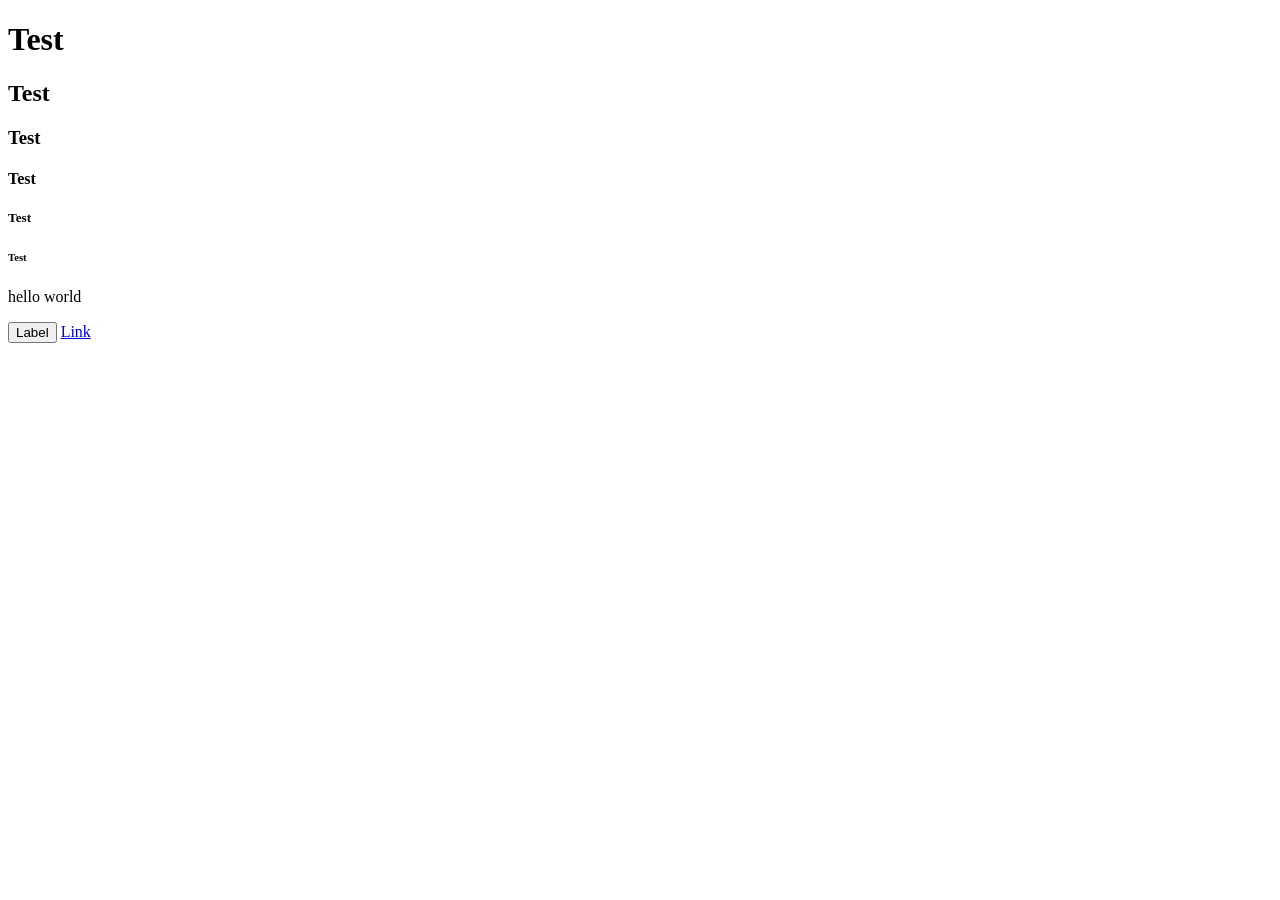
==== index.html @ 6467d563 "111" ====
<!doctype html>
<html land = "en">
    <head>
        <meta charset = "UTF-8">
        <meta name = "viewport" content = "width = device-width, initial-scale=1.0">
        <title>Document</title>
    </head>
    <body>
        <!-- text -->
        <h1>Test</h1>
        <h2>Test</h2>
        <h3>Test</h3>
        <h4>Test</h4>
        <h5>Test</h5>
        <h6>Test</h6>
        <p>hello world</p>
        <button>Label</button>
        <a href = "https://google.com">Link</a>
        <!-- media -->
         <img
            src = "https://img.magnific.com/free-photo/close-up-adorable-kittens_23-2150782489.jpg?semt=ais_hybrid&w=740"
            alt = ""
        />
    </body>
</html>
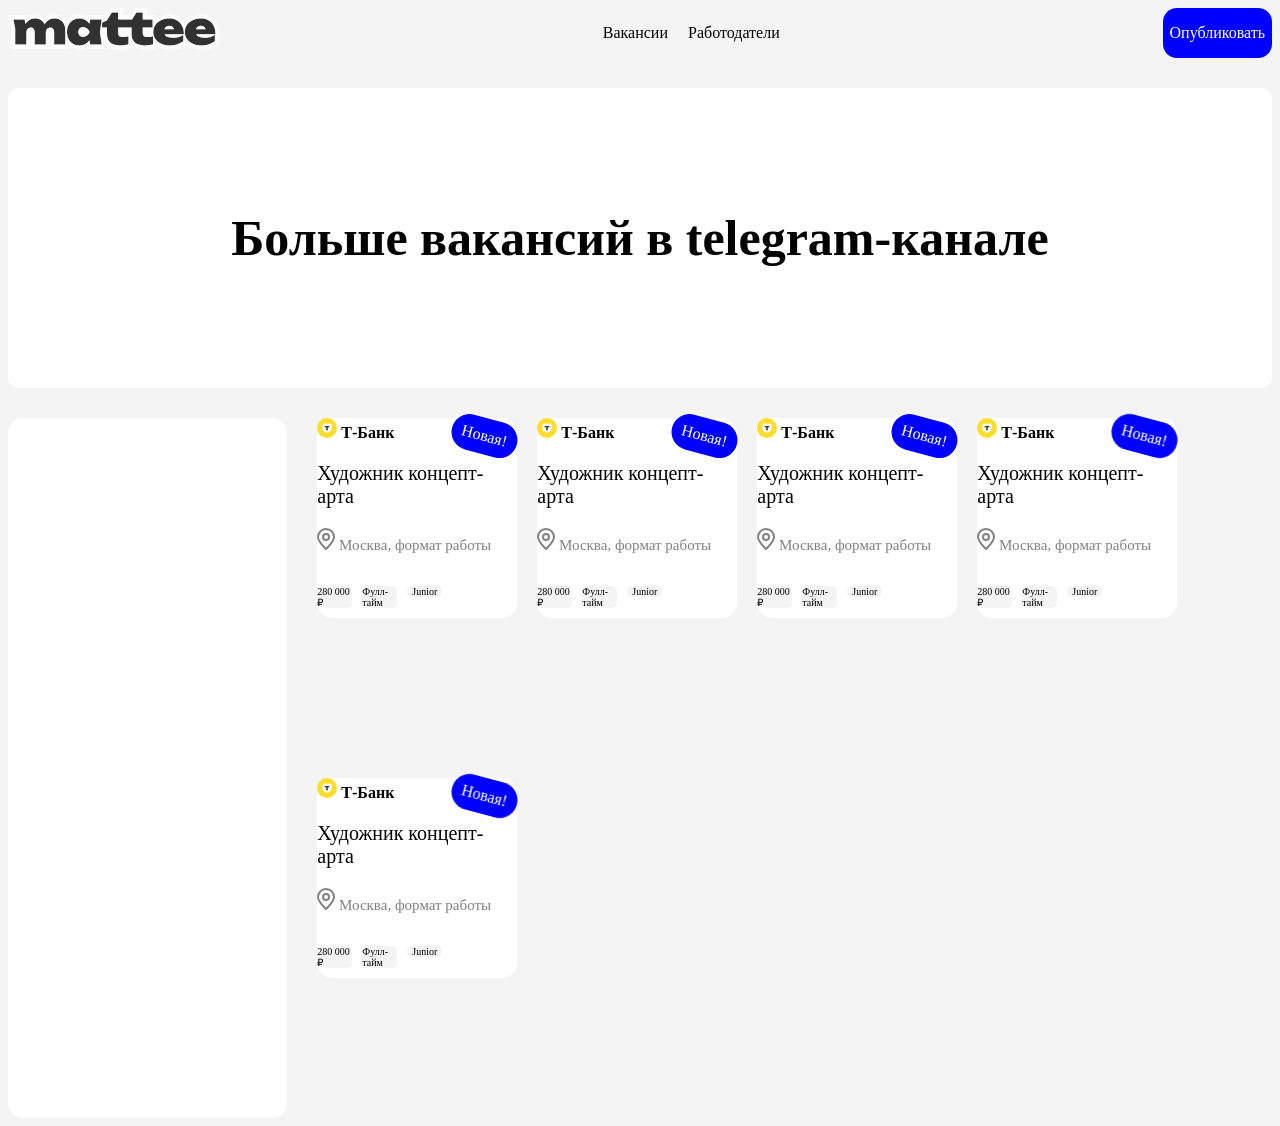
==== commit 387ae0ff: "Rename семинар67.html to index.html" ====
--- a/index.html
+++ b/index.html
@@ -1,25 +1,223 @@
-<!doctype html>
-<html land = "en">
-    <head>
-        <meta charset = "UTF-8">
-        <meta name = "viewport" content = "width = device-width, initial-scale=1.0">
-        <title>Document</title>
-    </head>
-    <body>
-        <!-- text -->
-        <h1>Test</h1>
-        <h2>Test</h2>
-        <h3>Test</h3>
-        <h4>Test</h4>
-        <h5>Test</h5>
-        <h6>Test</h6>
-        <p>hello world</p>
-        <button>Label</button>
-        <a href = "https://google.com">Link</a>
-        <!-- media -->
-         <img
-            src = "https://img.magnific.com/free-photo/close-up-adorable-kittens_23-2150782489.jpg?semt=ais_hybrid&w=740"
-            alt = ""
-        />
-    </body>
-</html>+<!DOCTYPE html>
+<html lang="en">
+<head>
+    <meta charset="UTF-8">
+    <meta name="viewport" content="width=device-width, initial-scale=1.0">
+    <title>Document</title>
+    <link rel="stylesheet" href="reset.css">
+    <link rel="stylesheet" href="style.css">
+</head>
+<body>
+    <nav>
+        <div>
+            <svg width="212" height="42" viewBox="0 0 212 42" fill="none" xmlns="http://www.w3.org/2000/svg">
+            <foreignObject x="-2.01874" y="-2.01874" width="215.998" height="45.929"><div xmlns="http://www.w3.org/1999/xhtml" style="backdrop-filter:blur(1.01px);clip-path:url(#bgblur_0_880_1226_clip_path);height:100%;width:100%"></div></foreignObject><g data-figma-bg-blur-radius="2.01874">
+            <mask id="path-1-outside-1_880_1226" maskUnits="userSpaceOnUse" x="-0.540527" y="-0.49871" width="213" height="43" fill="black">
+            <rect fill="white" x="-0.540527" y="-0.49871" width="213" height="43"/>
+            <path fill-rule="evenodd" clip-rule="evenodd" d="M123.583 19.4985H120.031H118.628H110.165V24.2784C110.165 26.0617 110.472 27.3187 111.086 28.0496C111.7 28.7512 112.957 29.102 114.857 29.102C116.026 29.102 117.064 29.029 117.97 28.8828C118.906 28.7074 119.739 28.5027 120.47 28.2689V36.2937C119.476 36.5861 118.248 36.8345 116.786 37.0392C115.354 37.2731 113.848 37.39 112.27 37.39C109.288 37.39 106.818 36.9515 104.859 36.0745C102.9 35.1682 101.438 33.8673 100.474 32.1717C99.5089 30.4761 99.0266 28.4589 99.0266 26.1201V19.4985H94.0713V14.7187L99.0266 12.2192L103.894 4.50129H110.165V11.386H118.628H120.031H124.113L128.451 4.50129H134.722V11.386H144.588V19.4985H134.722V24.2784C134.722 26.0617 135.029 27.3187 135.643 28.0496C136.257 28.7512 137.514 29.102 139.414 29.102C140.583 29.102 141.621 29.029 142.527 28.8828C143.463 28.7074 144.296 28.5027 145.027 28.2689V36.2937C144.033 36.5861 142.805 36.8345 141.343 37.0392C139.911 37.2731 138.405 37.39 136.827 37.39C133.845 37.39 131.374 36.9515 129.416 36.0745C127.457 35.1682 125.995 33.8673 125.031 32.1717C124.066 30.4761 123.583 28.4589 123.583 26.1201V19.4985ZM193.252 37.3902C190.123 37.3902 187.317 36.8347 184.832 35.7238C182.376 34.5837 180.432 33.005 179 30.9879C177.567 28.9415 176.851 26.5735 176.851 23.8839C176.851 21.2236 177.538 18.8994 178.912 16.9115C180.315 14.9236 182.216 13.3741 184.613 12.2632C187.01 11.1523 189.7 10.5969 192.681 10.5969C195.81 10.5969 198.47 11.24 200.662 12.5263C202.855 13.8126 204.536 15.6398 205.705 18.0078C206.875 20.3465 207.459 23.1238 207.459 26.3396H188.224C188.323 26.5532 188.435 26.7579 188.559 26.9535C189.203 27.889 190.167 28.6053 191.454 29.1022C192.74 29.5992 194.362 29.8477 196.321 29.8477C198.221 29.8477 200.063 29.6138 201.846 29.1461C203.659 28.6491 205.325 27.9475 206.846 27.0412V33.3558C204.975 34.6714 202.84 35.68 200.443 36.3816C198.075 37.054 195.678 37.3902 193.252 37.3902ZM187.946 21.2089C188.02 20.9668 188.107 20.7329 188.209 20.5073C188.618 19.6303 189.203 18.9433 189.963 18.4463C190.752 17.9493 191.702 17.7008 192.813 17.7008C193.807 17.7008 194.655 17.9055 195.356 18.3147C196.087 18.6948 196.672 19.2649 197.111 20.025C197.314 20.3785 197.487 20.7732 197.628 21.2089H187.946ZM82.1184 36.6009L81.497 32.2509C80.4725 33.6847 79.218 34.8424 77.7333 35.7239C75.8915 36.8348 73.772 37.3903 71.3748 37.3903C68.9191 37.3903 66.7558 36.8348 64.8848 35.7239C63.043 34.613 61.5959 33.049 60.5434 31.0318C59.5202 29.0146 59.0086 26.6759 59.0086 24.0155C59.0086 21.326 59.5202 18.9726 60.5434 16.9554C61.5959 14.9382 63.043 13.3742 64.8848 12.2633C66.7558 11.1524 68.9191 10.5969 71.3748 10.5969C73.772 10.5969 75.8915 11.1524 77.7333 12.2633C79.2102 13.1171 80.4686 14.2625 81.5083 15.6993L82.1184 11.3863H93.6953L91.9412 23.9717L93.6953 36.6009H82.1184ZM70.2346 24.0155C70.2346 24.9803 70.4247 25.8427 70.8047 26.6028C71.214 27.3336 71.7695 27.9183 72.4711 28.3568C73.2019 28.7953 74.0351 29.0146 74.9706 29.0146C75.9354 29.0146 76.8709 28.7953 77.7771 28.3568C78.6834 27.9183 79.4727 27.3336 80.1451 26.6028C80.8467 25.8427 81.3291 24.9803 81.5922 24.0155C81.3291 23.0508 80.8467 22.1884 80.1451 21.4283C79.4727 20.6682 78.6834 20.0689 77.7771 19.6304C76.8709 19.1918 75.9354 18.9726 74.9706 18.9726C74.0351 18.9726 73.2019 19.1918 72.4711 19.6304C71.7695 20.0689 71.214 20.6682 70.8047 21.4283C70.4247 22.1884 70.2346 23.0508 70.2346 24.0155ZM153.258 35.7232C155.743 36.8341 158.55 37.3896 161.678 37.3896C164.104 37.3896 166.501 37.0534 168.869 36.381C171.267 35.6793 173.401 34.6708 175.272 33.3552V27.0406C173.751 27.9469 172.085 28.6485 170.273 29.1455C168.489 29.6132 166.648 29.8471 164.747 29.8471C162.789 29.8471 161.166 29.5986 159.88 29.1016C158.593 28.6046 157.629 27.8884 156.986 26.9529C156.861 26.7573 156.749 26.5526 156.65 26.339H175.886C175.886 23.1232 175.301 20.3459 174.132 18.0072C172.962 15.6392 171.281 13.812 169.089 12.5257C166.896 11.2394 164.236 10.5962 161.108 10.5962C158.126 10.5962 155.436 11.1517 153.039 12.2626C150.642 13.3735 148.741 14.9229 147.338 16.9109C145.964 18.8988 145.277 21.2229 145.277 23.8833C145.277 26.5728 145.993 28.9408 147.426 30.9872C148.858 33.0044 150.802 34.5831 153.258 35.7232ZM156.635 20.5067C156.534 20.7323 156.446 20.9662 156.372 21.2083H166.054C165.913 20.7725 165.741 20.3779 165.537 20.0243C165.098 19.2642 164.513 18.6942 163.783 18.3141C163.081 17.9048 162.233 17.7002 161.239 17.7002C160.128 17.7002 159.178 17.9487 158.389 18.4457C157.629 18.9427 157.044 19.6297 156.635 20.5067ZM36.6099 16.4222C36.6763 16.3056 36.7442 16.1909 36.8134 16.078C37.9243 14.2362 39.2837 12.8622 40.8916 11.956C42.4995 11.0497 44.2243 10.5966 46.0661 10.5966C48.434 10.5966 50.4512 11.0935 52.1176 12.0875C53.8132 13.0523 55.0995 14.4263 55.9765 16.2096C56.8535 17.9636 57.2921 20.0247 57.2921 22.3926V36.6006H46.1538V23.9713C46.1538 22.5681 45.8029 21.4864 45.1013 20.7263C44.4289 19.9662 43.4496 19.5861 42.1633 19.5861C41.257 19.5861 40.4677 19.7908 39.7953 20.2001C39.1521 20.5801 38.6551 21.1502 38.3043 21.9103C37.9827 22.6411 37.822 23.5328 37.822 24.5852V36.6006H26.6836V23.9713C26.6836 22.5681 26.3328 21.4864 25.6312 20.7263C24.9588 19.9662 23.9795 19.5861 22.6932 19.5861C21.7869 19.5861 20.9976 19.7908 20.3252 20.2001C19.682 20.5801 19.185 21.1502 18.8342 21.9103C18.5126 22.6411 18.3518 23.5328 18.3518 24.5852V36.6006H7.21354V20.4193L5.45947 11.3859H16.5978L17.3596 16.0517C18.4965 14.2232 19.8651 12.8579 21.4653 11.956C23.0732 11.0497 24.798 10.5966 26.6398 10.5966C29.0078 10.5966 31.025 11.0935 32.6913 12.0875C34.3577 13.0523 35.6294 14.4263 36.5064 16.2096C36.5416 16.2799 36.5761 16.3508 36.6099 16.4222Z"/>
+            </mask>
+            <path fill-rule="evenodd" clip-rule="evenodd" d="M123.583 19.4985H120.031H118.628H110.165V24.2784C110.165 26.0617 110.472 27.3187 111.086 28.0496C111.7 28.7512 112.957 29.102 114.857 29.102C116.026 29.102 117.064 29.029 117.97 28.8828C118.906 28.7074 119.739 28.5027 120.47 28.2689V36.2937C119.476 36.5861 118.248 36.8345 116.786 37.0392C115.354 37.2731 113.848 37.39 112.27 37.39C109.288 37.39 106.818 36.9515 104.859 36.0745C102.9 35.1682 101.438 33.8673 100.474 32.1717C99.5089 30.4761 99.0266 28.4589 99.0266 26.1201V19.4985H94.0713V14.7187L99.0266 12.2192L103.894 4.50129H110.165V11.386H118.628H120.031H124.113L128.451 4.50129H134.722V11.386H144.588V19.4985H134.722V24.2784C134.722 26.0617 135.029 27.3187 135.643 28.0496C136.257 28.7512 137.514 29.102 139.414 29.102C140.583 29.102 141.621 29.029 142.527 28.8828C143.463 28.7074 144.296 28.5027 145.027 28.2689V36.2937C144.033 36.5861 142.805 36.8345 141.343 37.0392C139.911 37.2731 138.405 37.39 136.827 37.39C133.845 37.39 131.374 36.9515 129.416 36.0745C127.457 35.1682 125.995 33.8673 125.031 32.1717C124.066 30.4761 123.583 28.4589 123.583 26.1201V19.4985ZM193.252 37.3902C190.123 37.3902 187.317 36.8347 184.832 35.7238C182.376 34.5837 180.432 33.005 179 30.9879C177.567 28.9415 176.851 26.5735 176.851 23.8839C176.851 21.2236 177.538 18.8994 178.912 16.9115C180.315 14.9236 182.216 13.3741 184.613 12.2632C187.01 11.1523 189.7 10.5969 192.681 10.5969C195.81 10.5969 198.47 11.24 200.662 12.5263C202.855 13.8126 204.536 15.6398 205.705 18.0078C206.875 20.3465 207.459 23.1238 207.459 26.3396H188.224C188.323 26.5532 188.435 26.7579 188.559 26.9535C189.203 27.889 190.167 28.6053 191.454 29.1022C192.74 29.5992 194.362 29.8477 196.321 29.8477C198.221 29.8477 200.063 29.6138 201.846 29.1461C203.659 28.6491 205.325 27.9475 206.846 27.0412V33.3558C204.975 34.6714 202.84 35.68 200.443 36.3816C198.075 37.054 195.678 37.3902 193.252 37.3902ZM187.946 21.2089C188.02 20.9668 188.107 20.7329 188.209 20.5073C188.618 19.6303 189.203 18.9433 189.963 18.4463C190.752 17.9493 191.702 17.7008 192.813 17.7008C193.807 17.7008 194.655 17.9055 195.356 18.3147C196.087 18.6948 196.672 19.2649 197.111 20.025C197.314 20.3785 197.487 20.7732 197.628 21.2089H187.946ZM82.1184 36.6009L81.497 32.2509C80.4725 33.6847 79.218 34.8424 77.7333 35.7239C75.8915 36.8348 73.772 37.3903 71.3748 37.3903C68.9191 37.3903 66.7558 36.8348 64.8848 35.7239C63.043 34.613 61.5959 33.049 60.5434 31.0318C59.5202 29.0146 59.0086 26.6759 59.0086 24.0155C59.0086 21.326 59.5202 18.9726 60.5434 16.9554C61.5959 14.9382 63.043 13.3742 64.8848 12.2633C66.7558 11.1524 68.9191 10.5969 71.3748 10.5969C73.772 10.5969 75.8915 11.1524 77.7333 12.2633C79.2102 13.1171 80.4686 14.2625 81.5083 15.6993L82.1184 11.3863H93.6953L91.9412 23.9717L93.6953 36.6009H82.1184ZM70.2346 24.0155C70.2346 24.9803 70.4247 25.8427 70.8047 26.6028C71.214 27.3336 71.7695 27.9183 72.4711 28.3568C73.2019 28.7953 74.0351 29.0146 74.9706 29.0146C75.9354 29.0146 76.8709 28.7953 77.7771 28.3568C78.6834 27.9183 79.4727 27.3336 80.1451 26.6028C80.8467 25.8427 81.3291 24.9803 81.5922 24.0155C81.3291 23.0508 80.8467 22.1884 80.1451 21.4283C79.4727 20.6682 78.6834 20.0689 77.7771 19.6304C76.8709 19.1918 75.9354 18.9726 74.9706 18.9726C74.0351 18.9726 73.2019 19.1918 72.4711 19.6304C71.7695 20.0689 71.214 20.6682 70.8047 21.4283C70.4247 22.1884 70.2346 23.0508 70.2346 24.0155ZM153.258 35.7232C155.743 36.8341 158.55 37.3896 161.678 37.3896C164.104 37.3896 166.501 37.0534 168.869 36.381C171.267 35.6793 173.401 34.6708 175.272 33.3552V27.0406C173.751 27.9469 172.085 28.6485 170.273 29.1455C168.489 29.6132 166.648 29.8471 164.747 29.8471C162.789 29.8471 161.166 29.5986 159.88 29.1016C158.593 28.6046 157.629 27.8884 156.986 26.9529C156.861 26.7573 156.749 26.5526 156.65 26.339H175.886C175.886 23.1232 175.301 20.3459 174.132 18.0072C172.962 15.6392 171.281 13.812 169.089 12.5257C166.896 11.2394 164.236 10.5962 161.108 10.5962C158.126 10.5962 155.436 11.1517 153.039 12.2626C150.642 13.3735 148.741 14.9229 147.338 16.9109C145.964 18.8988 145.277 21.2229 145.277 23.8833C145.277 26.5728 145.993 28.9408 147.426 30.9872C148.858 33.0044 150.802 34.5831 153.258 35.7232ZM156.635 20.5067C156.534 20.7323 156.446 20.9662 156.372 21.2083H166.054C165.913 20.7725 165.741 20.3779 165.537 20.0243C165.098 19.2642 164.513 18.6942 163.783 18.3141C163.081 17.9048 162.233 17.7002 161.239 17.7002C160.128 17.7002 159.178 17.9487 158.389 18.4457C157.629 18.9427 157.044 19.6297 156.635 20.5067ZM36.6099 16.4222C36.6763 16.3056 36.7442 16.1909 36.8134 16.078C37.9243 14.2362 39.2837 12.8622 40.8916 11.956C42.4995 11.0497 44.2243 10.5966 46.0661 10.5966C48.434 10.5966 50.4512 11.0935 52.1176 12.0875C53.8132 13.0523 55.0995 14.4263 55.9765 16.2096C56.8535 17.9636 57.2921 20.0247 57.2921 22.3926V36.6006H46.1538V23.9713C46.1538 22.5681 45.8029 21.4864 45.1013 20.7263C44.4289 19.9662 43.4496 19.5861 42.1633 19.5861C41.257 19.5861 40.4677 19.7908 39.7953 20.2001C39.1521 20.5801 38.6551 21.1502 38.3043 21.9103C37.9827 22.6411 37.822 23.5328 37.822 24.5852V36.6006H26.6836V23.9713C26.6836 22.5681 26.3328 21.4864 25.6312 20.7263C24.9588 19.9662 23.9795 19.5861 22.6932 19.5861C21.7869 19.5861 20.9976 19.7908 20.3252 20.2001C19.682 20.5801 19.185 21.1502 18.8342 21.9103C18.5126 22.6411 18.3518 23.5328 18.3518 24.5852V36.6006H7.21354V20.4193L5.45947 11.3859H16.5978L17.3596 16.0517C18.4965 14.2232 19.8651 12.8579 21.4653 11.956C23.0732 11.0497 24.798 10.5966 26.6398 10.5966C29.0078 10.5966 31.025 11.0935 32.6913 12.0875C34.3577 13.0523 35.6294 14.4263 36.5064 16.2096C36.5416 16.2799 36.5761 16.3508 36.6099 16.4222Z" fill="black" fill-opacity="0.8"/>
+            <path fill-rule="evenodd" clip-rule="evenodd" d="M123.583 19.4985H120.031H118.628H110.165V24.2784C110.165 26.0617 110.472 27.3187 111.086 28.0496C111.7 28.7512 112.957 29.102 114.857 29.102C116.026 29.102 117.064 29.029 117.97 28.8828C118.906 28.7074 119.739 28.5027 120.47 28.2689V36.2937C119.476 36.5861 118.248 36.8345 116.786 37.0392C115.354 37.2731 113.848 37.39 112.27 37.39C109.288 37.39 106.818 36.9515 104.859 36.0745C102.9 35.1682 101.438 33.8673 100.474 32.1717C99.5089 30.4761 99.0266 28.4589 99.0266 26.1201V19.4985H94.0713V14.7187L99.0266 12.2192L103.894 4.50129H110.165V11.386H118.628H120.031H124.113L128.451 4.50129H134.722V11.386H144.588V19.4985H134.722V24.2784C134.722 26.0617 135.029 27.3187 135.643 28.0496C136.257 28.7512 137.514 29.102 139.414 29.102C140.583 29.102 141.621 29.029 142.527 28.8828C143.463 28.7074 144.296 28.5027 145.027 28.2689V36.2937C144.033 36.5861 142.805 36.8345 141.343 37.0392C139.911 37.2731 138.405 37.39 136.827 37.39C133.845 37.39 131.374 36.9515 129.416 36.0745C127.457 35.1682 125.995 33.8673 125.031 32.1717C124.066 30.4761 123.583 28.4589 123.583 26.1201V19.4985ZM193.252 37.3902C190.123 37.3902 187.317 36.8347 184.832 35.7238C182.376 34.5837 180.432 33.005 179 30.9879C177.567 28.9415 176.851 26.5735 176.851 23.8839C176.851 21.2236 177.538 18.8994 178.912 16.9115C180.315 14.9236 182.216 13.3741 184.613 12.2632C187.01 11.1523 189.7 10.5969 192.681 10.5969C195.81 10.5969 198.47 11.24 200.662 12.5263C202.855 13.8126 204.536 15.6398 205.705 18.0078C206.875 20.3465 207.459 23.1238 207.459 26.3396H188.224C188.323 26.5532 188.435 26.7579 188.559 26.9535C189.203 27.889 190.167 28.6053 191.454 29.1022C192.74 29.5992 194.362 29.8477 196.321 29.8477C198.221 29.8477 200.063 29.6138 201.846 29.1461C203.659 28.6491 205.325 27.9475 206.846 27.0412V33.3558C204.975 34.6714 202.84 35.68 200.443 36.3816C198.075 37.054 195.678 37.3902 193.252 37.3902ZM187.946 21.2089C188.02 20.9668 188.107 20.7329 188.209 20.5073C188.618 19.6303 189.203 18.9433 189.963 18.4463C190.752 17.9493 191.702 17.7008 192.813 17.7008C193.807 17.7008 194.655 17.9055 195.356 18.3147C196.087 18.6948 196.672 19.2649 197.111 20.025C197.314 20.3785 197.487 20.7732 197.628 21.2089H187.946ZM82.1184 36.6009L81.497 32.2509C80.4725 33.6847 79.218 34.8424 77.7333 35.7239C75.8915 36.8348 73.772 37.3903 71.3748 37.3903C68.9191 37.3903 66.7558 36.8348 64.8848 35.7239C63.043 34.613 61.5959 33.049 60.5434 31.0318C59.5202 29.0146 59.0086 26.6759 59.0086 24.0155C59.0086 21.326 59.5202 18.9726 60.5434 16.9554C61.5959 14.9382 63.043 13.3742 64.8848 12.2633C66.7558 11.1524 68.9191 10.5969 71.3748 10.5969C73.772 10.5969 75.8915 11.1524 77.7333 12.2633C79.2102 13.1171 80.4686 14.2625 81.5083 15.6993L82.1184 11.3863H93.6953L91.9412 23.9717L93.6953 36.6009H82.1184ZM70.2346 24.0155C70.2346 24.9803 70.4247 25.8427 70.8047 26.6028C71.214 27.3336 71.7695 27.9183 72.4711 28.3568C73.2019 28.7953 74.0351 29.0146 74.9706 29.0146C75.9354 29.0146 76.8709 28.7953 77.7771 28.3568C78.6834 27.9183 79.4727 27.3336 80.1451 26.6028C80.8467 25.8427 81.3291 24.9803 81.5922 24.0155C81.3291 23.0508 80.8467 22.1884 80.1451 21.4283C79.4727 20.6682 78.6834 20.0689 77.7771 19.6304C76.8709 19.1918 75.9354 18.9726 74.9706 18.9726C74.0351 18.9726 73.2019 19.1918 72.4711 19.6304C71.7695 20.0689 71.214 20.6682 70.8047 21.4283C70.4247 22.1884 70.2346 23.0508 70.2346 24.0155ZM153.258 35.7232C155.743 36.8341 158.55 37.3896 161.678 37.3896C164.104 37.3896 166.501 37.0534 168.869 36.381C171.267 35.6793 173.401 34.6708 175.272 33.3552V27.0406C173.751 27.9469 172.085 28.6485 170.273 29.1455C168.489 29.6132 166.648 29.8471 164.747 29.8471C162.789 29.8471 161.166 29.5986 159.88 29.1016C158.593 28.6046 157.629 27.8884 156.986 26.9529C156.861 26.7573 156.749 26.5526 156.65 26.339H175.886C175.886 23.1232 175.301 20.3459 174.132 18.0072C172.962 15.6392 171.281 13.812 169.089 12.5257C166.896 11.2394 164.236 10.5962 161.108 10.5962C158.126 10.5962 155.436 11.1517 153.039 12.2626C150.642 13.3735 148.741 14.9229 147.338 16.9109C145.964 18.8988 145.277 21.2229 145.277 23.8833C145.277 26.5728 145.993 28.9408 147.426 30.9872C148.858 33.0044 150.802 34.5831 153.258 35.7232ZM156.635 20.5067C156.534 20.7323 156.446 20.9662 156.372 21.2083H166.054C165.913 20.7725 165.741 20.3779 165.537 20.0243C165.098 19.2642 164.513 18.6942 163.783 18.3141C163.081 17.9048 162.233 17.7002 161.239 17.7002C160.128 17.7002 159.178 17.9487 158.389 18.4457C157.629 18.9427 157.044 19.6297 156.635 20.5067ZM36.6099 16.4222C36.6763 16.3056 36.7442 16.1909 36.8134 16.078C37.9243 14.2362 39.2837 12.8622 40.8916 11.956C42.4995 11.0497 44.2243 10.5966 46.0661 10.5966C48.434 10.5966 50.4512 11.0935 52.1176 12.0875C53.8132 13.0523 55.0995 14.4263 55.9765 16.2096C56.8535 17.9636 57.2921 20.0247 57.2921 22.3926V36.6006H46.1538V23.9713C46.1538 22.5681 45.8029 21.4864 45.1013 20.7263C44.4289 19.9662 43.4496 19.5861 42.1633 19.5861C41.257 19.5861 40.4677 19.7908 39.7953 20.2001C39.1521 20.5801 38.6551 21.1502 38.3043 21.9103C37.9827 22.6411 37.822 23.5328 37.822 24.5852V36.6006H26.6836V23.9713C26.6836 22.5681 26.3328 21.4864 25.6312 20.7263C24.9588 19.9662 23.9795 19.5861 22.6932 19.5861C21.7869 19.5861 20.9976 19.7908 20.3252 20.2001C19.682 20.5801 19.185 21.1502 18.8342 21.9103C18.5126 22.6411 18.3518 23.5328 18.3518 24.5852V36.6006H7.21354V20.4193L5.45947 11.3859H16.5978L17.3596 16.0517C18.4965 14.2232 19.8651 12.8579 21.4653 11.956C23.0732 11.0497 24.798 10.5966 26.6398 10.5966C29.0078 10.5966 31.025 11.0935 32.6913 12.0875C34.3577 13.0523 35.6294 14.4263 36.5064 16.2096C36.5416 16.2799 36.5761 16.3508 36.6099 16.4222Z" stroke="white" stroke-opacity="0.6" stroke-width="9.00257" mask="url(#path-1-outside-1_880_1226)"/>
+            </g>
+            <defs>
+            <clipPath id="bgblur_0_880_1226_clip_path" transform="translate(2.01874 2.01874)"><path fill-rule="evenodd" clip-rule="evenodd" d="M123.583 19.4985H120.031H118.628H110.165V24.2784C110.165 26.0617 110.472 27.3187 111.086 28.0496C111.7 28.7512 112.957 29.102 114.857 29.102C116.026 29.102 117.064 29.029 117.97 28.8828C118.906 28.7074 119.739 28.5027 120.47 28.2689V36.2937C119.476 36.5861 118.248 36.8345 116.786 37.0392C115.354 37.2731 113.848 37.39 112.27 37.39C109.288 37.39 106.818 36.9515 104.859 36.0745C102.9 35.1682 101.438 33.8673 100.474 32.1717C99.5089 30.4761 99.0266 28.4589 99.0266 26.1201V19.4985H94.0713V14.7187L99.0266 12.2192L103.894 4.50129H110.165V11.386H118.628H120.031H124.113L128.451 4.50129H134.722V11.386H144.588V19.4985H134.722V24.2784C134.722 26.0617 135.029 27.3187 135.643 28.0496C136.257 28.7512 137.514 29.102 139.414 29.102C140.583 29.102 141.621 29.029 142.527 28.8828C143.463 28.7074 144.296 28.5027 145.027 28.2689V36.2937C144.033 36.5861 142.805 36.8345 141.343 37.0392C139.911 37.2731 138.405 37.39 136.827 37.39C133.845 37.39 131.374 36.9515 129.416 36.0745C127.457 35.1682 125.995 33.8673 125.031 32.1717C124.066 30.4761 123.583 28.4589 123.583 26.1201V19.4985ZM193.252 37.3902C190.123 37.3902 187.317 36.8347 184.832 35.7238C182.376 34.5837 180.432 33.005 179 30.9879C177.567 28.9415 176.851 26.5735 176.851 23.8839C176.851 21.2236 177.538 18.8994 178.912 16.9115C180.315 14.9236 182.216 13.3741 184.613 12.2632C187.01 11.1523 189.7 10.5969 192.681 10.5969C195.81 10.5969 198.47 11.24 200.662 12.5263C202.855 13.8126 204.536 15.6398 205.705 18.0078C206.875 20.3465 207.459 23.1238 207.459 26.3396H188.224C188.323 26.5532 188.435 26.7579 188.559 26.9535C189.203 27.889 190.167 28.6053 191.454 29.1022C192.74 29.5992 194.362 29.8477 196.321 29.8477C198.221 29.8477 200.063 29.6138 201.846 29.1461C203.659 28.6491 205.325 27.9475 206.846 27.0412V33.3558C204.975 34.6714 202.84 35.68 200.443 36.3816C198.075 37.054 195.678 37.3902 193.252 37.3902ZM187.946 21.2089C188.02 20.9668 188.107 20.7329 188.209 20.5073C188.618 19.6303 189.203 18.9433 189.963 18.4463C190.752 17.9493 191.702 17.7008 192.813 17.7008C193.807 17.7008 194.655 17.9055 195.356 18.3147C196.087 18.6948 196.672 19.2649 197.111 20.025C197.314 20.3785 197.487 20.7732 197.628 21.2089H187.946ZM82.1184 36.6009L81.497 32.2509C80.4725 33.6847 79.218 34.8424 77.7333 35.7239C75.8915 36.8348 73.772 37.3903 71.3748 37.3903C68.9191 37.3903 66.7558 36.8348 64.8848 35.7239C63.043 34.613 61.5959 33.049 60.5434 31.0318C59.5202 29.0146 59.0086 26.6759 59.0086 24.0155C59.0086 21.326 59.5202 18.9726 60.5434 16.9554C61.5959 14.9382 63.043 13.3742 64.8848 12.2633C66.7558 11.1524 68.9191 10.5969 71.3748 10.5969C73.772 10.5969 75.8915 11.1524 77.7333 12.2633C79.2102 13.1171 80.4686 14.2625 81.5083 15.6993L82.1184 11.3863H93.6953L91.9412 23.9717L93.6953 36.6009H82.1184ZM70.2346 24.0155C70.2346 24.9803 70.4247 25.8427 70.8047 26.6028C71.214 27.3336 71.7695 27.9183 72.4711 28.3568C73.2019 28.7953 74.0351 29.0146 74.9706 29.0146C75.9354 29.0146 76.8709 28.7953 77.7771 28.3568C78.6834 27.9183 79.4727 27.3336 80.1451 26.6028C80.8467 25.8427 81.3291 24.9803 81.5922 24.0155C81.3291 23.0508 80.8467 22.1884 80.1451 21.4283C79.4727 20.6682 78.6834 20.0689 77.7771 19.6304C76.8709 19.1918 75.9354 18.9726 74.9706 18.9726C74.0351 18.9726 73.2019 19.1918 72.4711 19.6304C71.7695 20.0689 71.214 20.6682 70.8047 21.4283C70.4247 22.1884 70.2346 23.0508 70.2346 24.0155ZM153.258 35.7232C155.743 36.8341 158.55 37.3896 161.678 37.3896C164.104 37.3896 166.501 37.0534 168.869 36.381C171.267 35.6793 173.401 34.6708 175.272 33.3552V27.0406C173.751 27.9469 172.085 28.6485 170.273 29.1455C168.489 29.6132 166.648 29.8471 164.747 29.8471C162.789 29.8471 161.166 29.5986 159.88 29.1016C158.593 28.6046 157.629 27.8884 156.986 26.9529C156.861 26.7573 156.749 26.5526 156.65 26.339H175.886C175.886 23.1232 175.301 20.3459 174.132 18.0072C172.962 15.6392 171.281 13.812 169.089 12.5257C166.896 11.2394 164.236 10.5962 161.108 10.5962C158.126 10.5962 155.436 11.1517 153.039 12.2626C150.642 13.3735 148.741 14.9229 147.338 16.9109C145.964 18.8988 145.277 21.2229 145.277 23.8833C145.277 26.5728 145.993 28.9408 147.426 30.9872C148.858 33.0044 150.802 34.5831 153.258 35.7232ZM156.635 20.5067C156.534 20.7323 156.446 20.9662 156.372 21.2083H166.054C165.913 20.7725 165.741 20.3779 165.537 20.0243C165.098 19.2642 164.513 18.6942 163.783 18.3141C163.081 17.9048 162.233 17.7002 161.239 17.7002C160.128 17.7002 159.178 17.9487 158.389 18.4457C157.629 18.9427 157.044 19.6297 156.635 20.5067ZM36.6099 16.4222C36.6763 16.3056 36.7442 16.1909 36.8134 16.078C37.9243 14.2362 39.2837 12.8622 40.8916 11.956C42.4995 11.0497 44.2243 10.5966 46.0661 10.5966C48.434 10.5966 50.4512 11.0935 52.1176 12.0875C53.8132 13.0523 55.0995 14.4263 55.9765 16.2096C56.8535 17.9636 57.2921 20.0247 57.2921 22.3926V36.6006H46.1538V23.9713C46.1538 22.5681 45.8029 21.4864 45.1013 20.7263C44.4289 19.9662 43.4496 19.5861 42.1633 19.5861C41.257 19.5861 40.4677 19.7908 39.7953 20.2001C39.1521 20.5801 38.6551 21.1502 38.3043 21.9103C37.9827 22.6411 37.822 23.5328 37.822 24.5852V36.6006H26.6836V23.9713C26.6836 22.5681 26.3328 21.4864 25.6312 20.7263C24.9588 19.9662 23.9795 19.5861 22.6932 19.5861C21.7869 19.5861 20.9976 19.7908 20.3252 20.2001C19.682 20.5801 19.185 21.1502 18.8342 21.9103C18.5126 22.6411 18.3518 23.5328 18.3518 24.5852V36.6006H7.21354V20.4193L5.45947 11.3859H16.5978L17.3596 16.0517C18.4965 14.2232 19.8651 12.8579 21.4653 11.956C23.0732 11.0497 24.798 10.5966 26.6398 10.5966C29.0078 10.5966 31.025 11.0935 32.6913 12.0875C34.3577 13.0523 35.6294 14.4263 36.5064 16.2096C36.5416 16.2799 36.5761 16.3508 36.6099 16.4222Z"/>
+            </clipPath></defs>
+            </svg>
+        </div>
+        <div class="center-navig">
+            <p>Вакансии</p>
+            <p>Работодатели</p>
+        </div>
+        <div class="right-nav-button">
+            Опубликовать
+        </div>
+    </nav>
+
+    <div class="title-center">
+        <div class="title-text-box"><p class="title-text">Больше вакансий +в telegram-канале</p></div>
+    </div>
+    <div class="main">
+        <div class="left-box"></div>
+        <div class="right-boxes">
+            <div class="Vacancy">
+                <div class="vacancy-main">
+                    <div class="top">
+                        <svg width="20" height="20" viewBox="0 0 20 20" fill="none" xmlns="http://www.w3.org/2000/svg">
+                <g clip-path="url(#clip0_1082_222)">
+                <rect width="20" height="20" fill="#FFDD2D"/>
+                <path d="M5.38452 5.76923H14.6153V10.4109C14.6153 11.6029 13.9727 12.7002 12.9289 13.2962L9.99991 15L7.07446 13.2962C6.03068 12.7037 5.38807 11.6029 5.38807 10.4109V5.76923H5.38452Z" fill="white"/>
+                <path fill-rule="evenodd" clip-rule="evenodd" d="M7.69221 8.07692V9.65331C7.91163 9.41167 8.30426 9.24675 8.75079 9.24675H9.23966V11.0801C9.23966 11.5672 9.10878 11.9968 8.90861 12.2308H11.0874C10.8872 11.993 10.7679 11.5672 10.7679 11.0801V9.24675H11.2452C11.6955 9.24675 12.092 9.41167 12.3076 9.65331V8.07692H7.69221Z" fill="#333333"/>
+                </g>
+                <defs>
+                <clipPath id="clip0_1082_222">
+                <rect width="20" height="20" rx="10" fill="white"/>
+                </clipPath>
+                </defs>
+                </svg>
+                <b>Т-Банк</b>
+                <p>
+                
+                </p>
+                <p class="box-title">Художник концепт-арта</p>
+                <p class="under-title"><svg width="18" height="22" viewBox="0 0 18 22" fill="none" xmlns="http://www.w3.org/2000/svg">
+                <path d="M9 12C10.6569 12 12 10.6569 12 9C12 7.34315 10.6569 6 9 6C7.34315 6 6 7.34315 6 9C6 10.6569 7.34315 12 9 12Z" stroke="#818181" stroke-width="2" stroke-linecap="round" stroke-linejoin="round"/>
+                <path d="M9 21C13 17 17 13.4183 17 9C17 4.58172 13.4183 1 9 1C4.58172 1 1 4.58172 1 9C1 13.4183 5 17 9 21Z" stroke="#818181" stroke-width="2" stroke-linecap="round" stroke-linejoin="round"/>
+                </svg>
+                Москва, формат работы
+                </p>
+                    </div>
+                    <div class="bottom">
+                        <p class="bottom-text">280 000 ₽</p>
+                        <p class="bottom-text">Фулл-тайм</p>
+                        <p class="bottom-text">Junior</p>
+                    </div>
+                </div>
+                <span class="new">Новая!</span>
+            </div>
+            <div class="Vacancy">
+                <div class="vacancy-main">
+                    <div class="top">
+                        <svg width="20" height="20" viewBox="0 0 20 20" fill="none" xmlns="http://www.w3.org/2000/svg">
+                <g clip-path="url(#clip0_1082_222)">
+                <rect width="20" height="20" fill="#FFDD2D"/>
+                <path d="M5.38452 5.76923H14.6153V10.4109C14.6153 11.6029 13.9727 12.7002 12.9289 13.2962L9.99991 15L7.07446 13.2962C6.03068 12.7037 5.38807 11.6029 5.38807 10.4109V5.76923H5.38452Z" fill="white"/>
+                <path fill-rule="evenodd" clip-rule="evenodd" d="M7.69221 8.07692V9.65331C7.91163 9.41167 8.30426 9.24675 8.75079 9.24675H9.23966V11.0801C9.23966 11.5672 9.10878 11.9968 8.90861 12.2308H11.0874C10.8872 11.993 10.7679 11.5672 10.7679 11.0801V9.24675H11.2452C11.6955 9.24675 12.092 9.41167 12.3076 9.65331V8.07692H7.69221Z" fill="#333333"/>
+                </g>
+                <defs>
+                <clipPath id="clip0_1082_222">
+                <rect width="20" height="20" rx="10" fill="white"/>
+                </clipPath>
+                </defs>
+                </svg>
+                <b>Т-Банк</b>
+                <p>
+                
+                </p>
+                <p class="box-title">Художник концепт-арта</p>
+                <p class="under-title"><svg width="18" height="22" viewBox="0 0 18 22" fill="none" xmlns="http://www.w3.org/2000/svg">
+                <path d="M9 12C10.6569 12 12 10.6569 12 9C12 7.34315 10.6569 6 9 6C7.34315 6 6 7.34315 6 9C6 10.6569 7.34315 12 9 12Z" stroke="#818181" stroke-width="2" stroke-linecap="round" stroke-linejoin="round"/>
+                <path d="M9 21C13 17 17 13.4183 17 9C17 4.58172 13.4183 1 9 1C4.58172 1 1 4.58172 1 9C1 13.4183 5 17 9 21Z" stroke="#818181" stroke-width="2" stroke-linecap="round" stroke-linejoin="round"/>
+                </svg>
+                Москва, формат работы
+                </p>
+                    </div>
+                    <div class="bottom">
+                        <p class="bottom-text">280 000 ₽</p>
+                        <p class="bottom-text">Фулл-тайм</p>
+                        <p class="bottom-text">Junior</p>
+                    </div>
+                </div>
+                <span class="new">Новая!</span>
+            </div>
+            <div class="Vacancy">
+                <div class="vacancy-main">
+                    <div class="top">
+                        <svg width="20" height="20" viewBox="0 0 20 20" fill="none" xmlns="http://www.w3.org/2000/svg">
+                <g clip-path="url(#clip0_1082_222)">
+                <rect width="20" height="20" fill="#FFDD2D"/>
+                <path d="M5.38452 5.76923H14.6153V10.4109C14.6153 11.6029 13.9727 12.7002 12.9289 13.2962L9.99991 15L7.07446 13.2962C6.03068 12.7037 5.38807 11.6029 5.38807 10.4109V5.76923H5.38452Z" fill="white"/>
+                <path fill-rule="evenodd" clip-rule="evenodd" d="M7.69221 8.07692V9.65331C7.91163 9.41167 8.30426 9.24675 8.75079 9.24675H9.23966V11.0801C9.23966 11.5672 9.10878 11.9968 8.90861 12.2308H11.0874C10.8872 11.993 10.7679 11.5672 10.7679 11.0801V9.24675H11.2452C11.6955 9.24675 12.092 9.41167 12.3076 9.65331V8.07692H7.69221Z" fill="#333333"/>
+                </g>
+                <defs>
+                <clipPath id="clip0_1082_222">
+                <rect width="20" height="20" rx="10" fill="white"/>
+                </clipPath>
+                </defs>
+                </svg>
+                <b>Т-Банк</b>
+                <p>
+                
+                </p>
+                <p class="box-title">Художник концепт-арта</p>
+                <p class="under-title"><svg width="18" height="22" viewBox="0 0 18 22" fill="none" xmlns="http://www.w3.org/2000/svg">
+                <path d="M9 12C10.6569 12 12 10.6569 12 9C12 7.34315 10.6569 6 9 6C7.34315 6 6 7.34315 6 9C6 10.6569 7.34315 12 9 12Z" stroke="#818181" stroke-width="2" stroke-linecap="round" stroke-linejoin="round"/>
+                <path d="M9 21C13 17 17 13.4183 17 9C17 4.58172 13.4183 1 9 1C4.58172 1 1 4.58172 1 9C1 13.4183 5 17 9 21Z" stroke="#818181" stroke-width="2" stroke-linecap="round" stroke-linejoin="round"/>
+                </svg>
+                Москва, формат работы
+                </p>
+                    </div>
+                    <div class="bottom">
+                        <p class="bottom-text">280 000 ₽</p>
+                        <p class="bottom-text">Фулл-тайм</p>
+                        <p class="bottom-text">Junior</p>
+                    </div>
+                </div>
+                <span class="new">Новая!</span>
+            </div>
+            <div class="Vacancy">
+                <div class="vacancy-main">
+                    <div class="top">
+                        <svg width="20" height="20" viewBox="0 0 20 20" fill="none" xmlns="http://www.w3.org/2000/svg">
+                <g clip-path="url(#clip0_1082_222)">
+                <rect width="20" height="20" fill="#FFDD2D"/>
+                <path d="M5.38452 5.76923H14.6153V10.4109C14.6153 11.6029 13.9727 12.7002 12.9289 13.2962L9.99991 15L7.07446 13.2962C6.03068 12.7037 5.38807 11.6029 5.38807 10.4109V5.76923H5.38452Z" fill="white"/>
+                <path fill-rule="evenodd" clip-rule="evenodd" d="M7.69221 8.07692V9.65331C7.91163 9.41167 8.30426 9.24675 8.75079 9.24675H9.23966V11.0801C9.23966 11.5672 9.10878 11.9968 8.90861 12.2308H11.0874C10.8872 11.993 10.7679 11.5672 10.7679 11.0801V9.24675H11.2452C11.6955 9.24675 12.092 9.41167 12.3076 9.65331V8.07692H7.69221Z" fill="#333333"/>
+                </g>
+                <defs>
+                <clipPath id="clip0_1082_222">
+                <rect width="20" height="20" rx="10" fill="white"/>
+                </clipPath>
+                </defs>
+                </svg>
+                <b>Т-Банк</b>
+                <p>
+                
+                </p>
+                <p class="box-title">Художник концепт-арта</p>
+                <p class="under-title"><svg width="18" height="22" viewBox="0 0 18 22" fill="none" xmlns="http://www.w3.org/2000/svg">
+                <path d="M9 12C10.6569 12 12 10.6569 12 9C12 7.34315 10.6569 6 9 6C7.34315 6 6 7.34315 6 9C6 10.6569 7.34315 12 9 12Z" stroke="#818181" stroke-width="2" stroke-linecap="round" stroke-linejoin="round"/>
+                <path d="M9 21C13 17 17 13.4183 17 9C17 4.58172 13.4183 1 9 1C4.58172 1 1 4.58172 1 9C1 13.4183 5 17 9 21Z" stroke="#818181" stroke-width="2" stroke-linecap="round" stroke-linejoin="round"/>
+                </svg>
+                Москва, формат работы
+                </p>
+                    </div>
+                    <div class="bottom">
+                        <p class="bottom-text">280 000 ₽</p>
+                        <p class="bottom-text">Фулл-тайм</p>
+                        <p class="bottom-text">Junior</p>
+                    </div>
+                </div>
+                <span class="new">Новая!</span>
+            </div>
+            <div class="Vacancy">
+                <div class="vacancy-main">
+                    <div class="top">
+                        <svg width="20" height="20" viewBox="0 0 20 20" fill="none" xmlns="http://www.w3.org/2000/svg">
+                <g clip-path="url(#clip0_1082_222)">
+                <rect width="20" height="20" fill="#FFDD2D"/>
+                <path d="M5.38452 5.76923H14.6153V10.4109C14.6153 11.6029 13.9727 12.7002 12.9289 13.2962L9.99991 15L7.07446 13.2962C6.03068 12.7037 5.38807 11.6029 5.38807 10.4109V5.76923H5.38452Z" fill="white"/>
+                <path fill-rule="evenodd" clip-rule="evenodd" d="M7.69221 8.07692V9.65331C7.91163 9.41167 8.30426 9.24675 8.75079 9.24675H9.23966V11.0801C9.23966 11.5672 9.10878 11.9968 8.90861 12.2308H11.0874C10.8872 11.993 10.7679 11.5672 10.7679 11.0801V9.24675H11.2452C11.6955 9.24675 12.092 9.41167 12.3076 9.65331V8.07692H7.69221Z" fill="#333333"/>
+                </g>
+                <defs>
+                <clipPath id="clip0_1082_222">
+                <rect width="20" height="20" rx="10" fill="white"/>
+                </clipPath>
+                </defs>
+                </svg>
+                <b>Т-Банк</b>
+                <p>
+                
+                </p>
+                <p class="box-title">Художник концепт-арта</p>
+                <p class="under-title"><svg width="18" height="22" viewBox="0 0 18 22" fill="none" xmlns="http://www.w3.org/2000/svg">
+                <path d="M9 12C10.6569 12 12 10.6569 12 9C12 7.34315 10.6569 6 9 6C7.34315 6 6 7.34315 6 9C6 10.6569 7.34315 12 9 12Z" stroke="#818181" stroke-width="2" stroke-linecap="round" stroke-linejoin="round"/>
+                <path d="M9 21C13 17 17 13.4183 17 9C17 4.58172 13.4183 1 9 1C4.58172 1 1 4.58172 1 9C1 13.4183 5 17 9 21Z" stroke="#818181" stroke-width="2" stroke-linecap="round" stroke-linejoin="round"/>
+                </svg>
+                Москва, формат работы
+                </p>
+                    </div>
+                    <div class="bottom">
+                        <p class="bottom-text">280 000 ₽</p>
+                        <p class="bottom-text">Фулл-тайм</p>
+                        <p class="bottom-text">Junior</p>
+                    </div>
+                </div>
+                <span class="new">Новая!</span>
+            </div>
+        </div>
+    </div>
+
+
+</body>
+</html>
--- a/style.css
+++ b/style.css
@@ -0,0 +1,131 @@
+body{
+    background-color: #F4F4F5;
+    display: flex;
+    flex-direction: column;
+    gap: 30px;
+    justify-content: center;
+}
+
+nav{
+    width: 100%;
+    display: flex;
+    justify-content: space-between;
+}
+.center-navig{
+    display: flex;
+    justify-content: space-between;
+    gap: 20px;
+}
+
+.title-center{
+    width: 100%;
+    height: 300px;
+    background-color: white;
+    border-radius: 10px;
+    
+}
+
+.title-text{
+    font-size: 50px;
+    font-weight: 900;
+}
+
+.title-text-box{
+    display: flex;
+    height: 100%;
+    justify-content: center;
+    align-items: center;
+}
+
+.main{
+
+    display: flex;
+    gap: 30px;
+}
+
+
+.left-box{
+    width: 25%;
+    background-color: white;
+    border-radius: 15px;
+    height: 700px;
+}
+
+.Vacancy{
+    position: relative;
+    display: flex;
+    gap: 10px;
+    
+    height: 200px;
+    width: 200px;
+    background-color: white;
+    border-radius: 15px;
+}
+
+.right-boxes{
+    display: flex;
+    gap: 20px;
+    flex-wrap: wrap;
+}
+
+.box-title{
+    flex-wrap: wrap;
+    font-size: 20px;
+    font-weight: 500;
+}
+
+.vacancy-main{
+    display: flex;
+    flex-direction: column;
+    
+    justify-content: space-between;
+    align-items: start;
+}
+
+.under-title{
+    font-size: 15px;
+    color: #818181;
+}
+
+.bottom{
+    flex-wrap: wrap;
+    display: flex;
+    gap: 10px;
+    justify-content: start;
+    align-items: start;
+}
+.bottom-text{
+    background-color: #F4F4F5;
+    width: 35px;
+    font-size: 10px;
+    border-radius: 5px;
+    display: flex;
+    align-items: center;
+    justify-content: center;
+    
+}
+
+.right-nav-button{
+    background-color: blue;
+    color: white;
+    border-radius: 14px;
+    display: flex;
+    justify-content: center;
+    align-items: center;
+    padding: 7px;
+}
+
+.new{
+    background-color: blue;
+    color: white;
+    position: absolute;
+    right: 0;
+    top: 0;
+    height: 36px;
+    border-radius: 24px;
+    padding: 0 10px;
+    transform: rotate(15deg);
+    display: flex;
+    justify-content: center;
+    align-items: center;
+}
